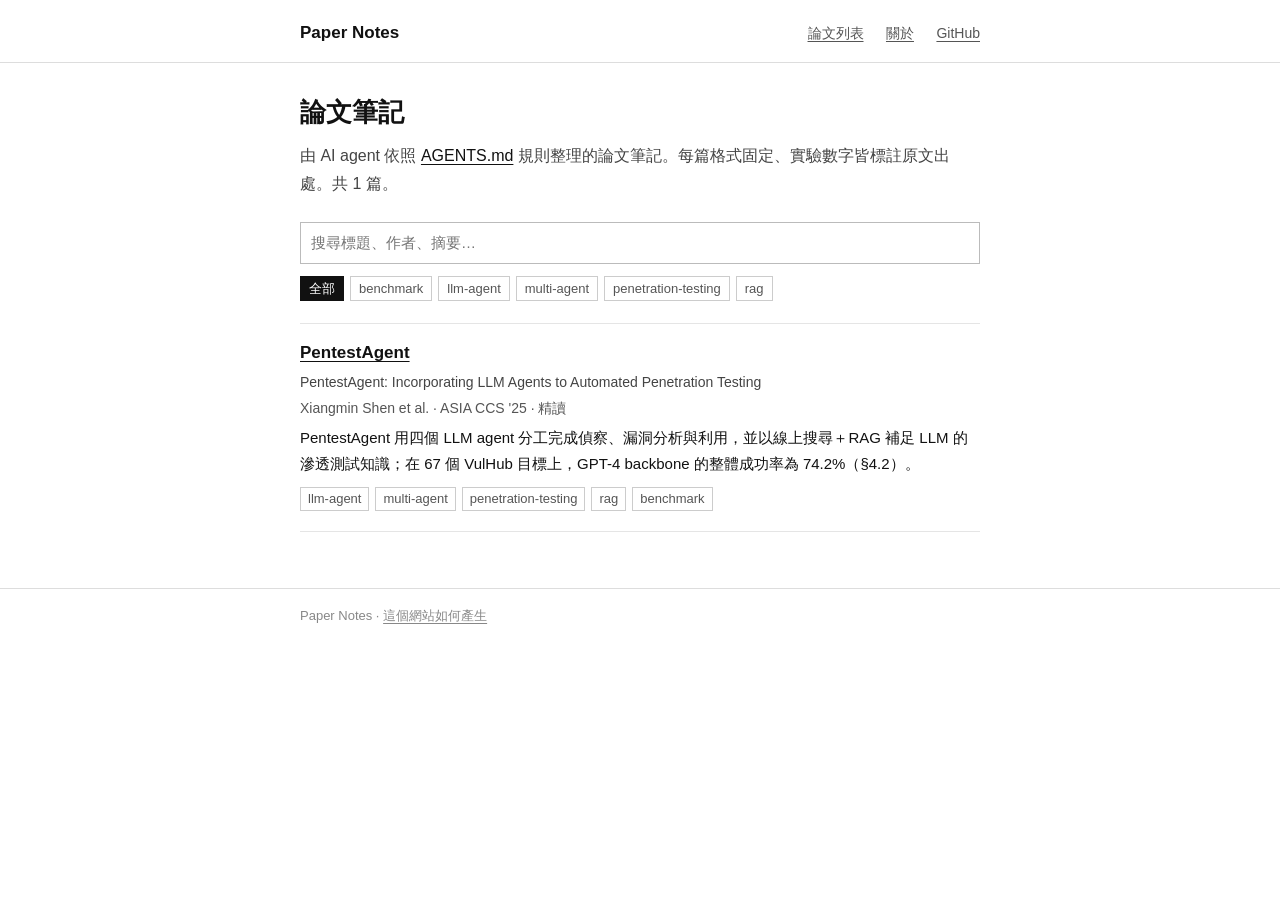
==== docs/index.html @ 478b55e6 "init paper notes" ====
<!DOCTYPE html>
<html lang="zh-Hant">
<head>
<meta charset="utf-8">
<meta name="viewport" content="width=device-width, initial-scale=1">
<title>Paper Notes — 論文筆記</title>
<meta name="description" content="AI agent 依規則整理的論文筆記">
<link rel="stylesheet" href="style.css">
</head>
<body>
<header class="site-header">
  <div class="wrap">
    <a class="site-title" href="index.html">Paper Notes</a>
    <nav class="site-nav">
      <a href="index.html">論文列表</a>
      <a href="about.html">關於</a>
      <a href="https://github.com/OWNER/REPO" data-repo-link>GitHub</a>
    </nav>
  </div>
</header>
<main>
  <div class="wrap">
<h1>論文筆記</h1>
<p class="intro">由 AI agent 依照 <a href="https://github.com/OWNER/REPO/blob/main/AGENTS.md">AGENTS.md</a> 規則整理的論文筆記。每篇格式固定、實驗數字皆標註原文出處。共 1 篇。</p>
<div class="controls">
<input id="q" type="search" placeholder="搜尋標題、作者、摘要…" aria-label="搜尋">
<div><button class="filter on" data-tag="">全部</button><button class="filter" data-tag="benchmark" title="提出或使用評測基準">benchmark</button><button class="filter" data-tag="llm-agent" title="LLM 代理人（具工具使用能力的 LLM 系統）">llm-agent</button><button class="filter" data-tag="multi-agent" title="多代理人協作架構">multi-agent</button><button class="filter" data-tag="penetration-testing" title="滲透測試">penetration-testing</button><button class="filter" data-tag="rag" title="檢索增強生成（Retrieval-Augmented Generation）">rag</button></div>
</div>
<ul class="paper-list" id="list">
<li data-tags="llm-agent multi-agent penetration-testing rag benchmark" data-search="pentestagent pentestagent: incorporating llm agents to automated penetration testing asia ccs &#x27;25 xiangmin shen lingzhi wang zhenyuan li yan chen wencheng zhao dawei sun jiashui wang wei ruan pentestagent 用四個 llm agent 分工完成偵察、漏洞分析與利用，並以線上搜尋＋rag 補足 llm 的滲透測試知識；在 67 個 vulhub 目標上，gpt-4 backbone 的整體成功率為 74.2%（§4.2）。 llm-agent multi-agent penetration-testing rag benchmark">
<a class="pt" href="notes/2025-shen-pentestagent.html">PentestAgent</a>
<div class="full">PentestAgent: Incorporating LLM Agents to Automated Penetration Testing</div>
<div class="meta">Xiangmin Shen et al. · ASIA CCS &#x27;25 · 精讀</div>
<p class="one">PentestAgent 用四個 LLM agent 分工完成偵察、漏洞分析與利用，並以線上搜尋＋RAG 補足 LLM 的滲透測試知識；在 67 個 VulHub 目標上，GPT-4 backbone 的整體成功率為 74.2%（§4.2）。</p>
<div><span class="tag">llm-agent</span><span class="tag">multi-agent</span><span class="tag">penetration-testing</span><span class="tag">rag</span><span class="tag">benchmark</span></div>
</li>
</ul>
<p class="empty" id="empty">沒有符合條件的筆記。</p>
  </div>
</main>
<footer class="site-footer">
  <div class="wrap">
    Paper Notes · <a href="about.html">這個網站如何產生</a>
  </div>
</footer>
<script>
/* GitHub Pages 網址為 <user>.github.io/<repo>/，由此推算 repo 位置，免得寫死帳號 */
(function () {
  var h = location.hostname, m = h.match(/^([^.]+)\.github\.io$/);
  if (!m) return;
  var repo = m[1] + '/' + (location.pathname.split('/')[1] || (m[1] + '.github.io'));
  document.querySelectorAll('a[href*="OWNER/REPO"]').forEach(function (a) {
    a.href = a.getAttribute('href').replace('OWNER/REPO', repo);
  });
})();
</script>
<script>
(function () {
  var q = document.getElementById('q'), items = document.querySelectorAll('#list li'),
      btns = document.querySelectorAll('.filter'), empty = document.getElementById('empty'), tag = '';
  function apply() {
    var kw = q.value.trim().toLowerCase(), n = 0;
    items.forEach(function (li) {
      var ok = (!tag || li.dataset.tags.split(' ').indexOf(tag) >= 0) &&
               (!kw || li.dataset.search.indexOf(kw) >= 0);
      li.style.display = ok ? '' : 'none'; if (ok) n++;
    });
    empty.style.display = n ? 'none' : 'block';
    btns.forEach(function (b) { b.classList.toggle('on', b.dataset.tag === tag); });
  }
  btns.forEach(function (b) { b.addEventListener('click', function () {
    tag = b.dataset.tag; history.replaceState(null, '', tag ? '#tag=' + tag : location.pathname); apply();
  }); });
  q.addEventListener('input', apply);
  var m = location.hash.match(/^#tag=(.+)$/); if (m) tag = decodeURIComponent(m[1]);
  apply();
})();
</script>
</body>
</html>
---- docs/style.css ----
/* Paper Notes — 白底黑字、單欄、精簡。規則見 AGENTS.md 第 8 節 */
* { box-sizing: border-box; }

html { -webkit-text-size-adjust: 100%; }

body {
  margin: 0;
  background: #fff;
  color: #111;
  font-family: -apple-system, BlinkMacSystemFont, "Segoe UI", "Noto Sans TC",
               "PingFang TC", "Microsoft JhengHei", Helvetica, Arial, sans-serif;
  font-size: 16px;
  line-height: 1.75;
}

.wrap { max-width: 720px; margin: 0 auto; padding: 0 20px; }

/* 導覽列 */
.site-header { border-bottom: 1px solid #ddd; }
.site-header .wrap { display: flex; justify-content: space-between; align-items: baseline; padding-top: 18px; padding-bottom: 14px; }
.site-title { font-weight: 700; font-size: 17px; text-decoration: none; color: #111; }
.site-nav a { margin-left: 18px; font-size: 14px; color: #555; }

main { padding: 32px 0 56px; }

a { color: #111; text-decoration: underline; text-underline-offset: 3px; text-decoration-thickness: 1px; }
a:hover { text-decoration-thickness: 2px; }

h1 { font-size: 26px; line-height: 1.35; margin: 0 0 12px; }
h2 { font-size: 19px; margin: 40px 0 10px; padding-bottom: 4px; border-bottom: 1px solid #eee; }
h3 { font-size: 16px; margin: 22px 0 6px; }
p { margin: 8px 0; }
ul, ol { padding-left: 1.3em; margin: 8px 0; }
li { margin: 4px 0; }
strong { font-weight: 700; }

code {
  font-family: ui-monospace, SFMono-Regular, Menlo, Consolas, monospace;
  font-size: 0.88em;
  background: #f5f5f5;
  padding: 1px 4px;
}
pre { background: #f7f7f7; border: 1px solid #e5e5e5; padding: 12px 14px; overflow-x: auto; line-height: 1.5; }
pre code { background: none; padding: 0; font-size: 13px; }

blockquote { margin: 12px 0; padding: 0 0 0 14px; border-left: 3px solid #ccc; color: #444; }

table { border-collapse: collapse; width: 100%; margin: 12px 0; font-size: 15px; }
th, td { border-bottom: 1px solid #e5e5e5; padding: 6px 8px; text-align: left; vertical-align: top; }
th { border-bottom: 1px solid #111; font-weight: 700; }

/* 筆記頁標頭 */
.meta { color: #555; font-size: 14px; line-height: 1.6; margin: 0 0 6px; }
.meta a { color: #555; }
.tags { margin: 10px 0 0; }
.tag { display: inline-block; font-size: 13px; color: #555; border: 1px solid #ccc; padding: 0 7px; margin: 0 6px 6px 0; line-height: 1.7; }
.note-head { border-bottom: 1px solid #111; padding-bottom: 16px; margin-bottom: 8px; }
.supplement { color: #666; font-size: 0.85em; border: 1px solid #ccc; padding: 0 4px; margin-right: 4px; }

/* 首頁 */
.intro { color: #444; margin-bottom: 24px; }
.controls { margin: 0 0 16px; }
#q { width: 100%; font: inherit; font-size: 15px; padding: 7px 10px; border: 1px solid #bbb; background: #fff; color: #111; margin-bottom: 10px; }
#q:focus { outline: 1px solid #111; }
.filter { font: inherit; font-size: 13px; color: #555; background: #fff; border: 1px solid #ccc; padding: 0 8px; margin: 0 6px 6px 0; cursor: pointer; line-height: 1.8; }
.filter.on { color: #fff; background: #111; border-color: #111; }
.paper-list { list-style: none; padding: 0; margin: 0; }
.paper-list li { border-top: 1px solid #e5e5e5; padding: 14px 0; margin: 0; }
.paper-list li:last-child { border-bottom: 1px solid #e5e5e5; }
.paper-list .pt { font-weight: 700; font-size: 17px; }
.paper-list .full { color: #444; font-size: 14px; margin: 2px 0; }
.paper-list .one { font-size: 15px; margin: 4px 0 6px; }
.empty { color: #888; display: none; }

.site-footer { border-top: 1px solid #ddd; color: #888; font-size: 13px; }
.site-footer .wrap { padding-top: 16px; padding-bottom: 28px; }
.site-footer a { color: #888; }

@media print {
  .site-header, .site-footer, .controls { display: none; }
  main { padding: 0; }
}
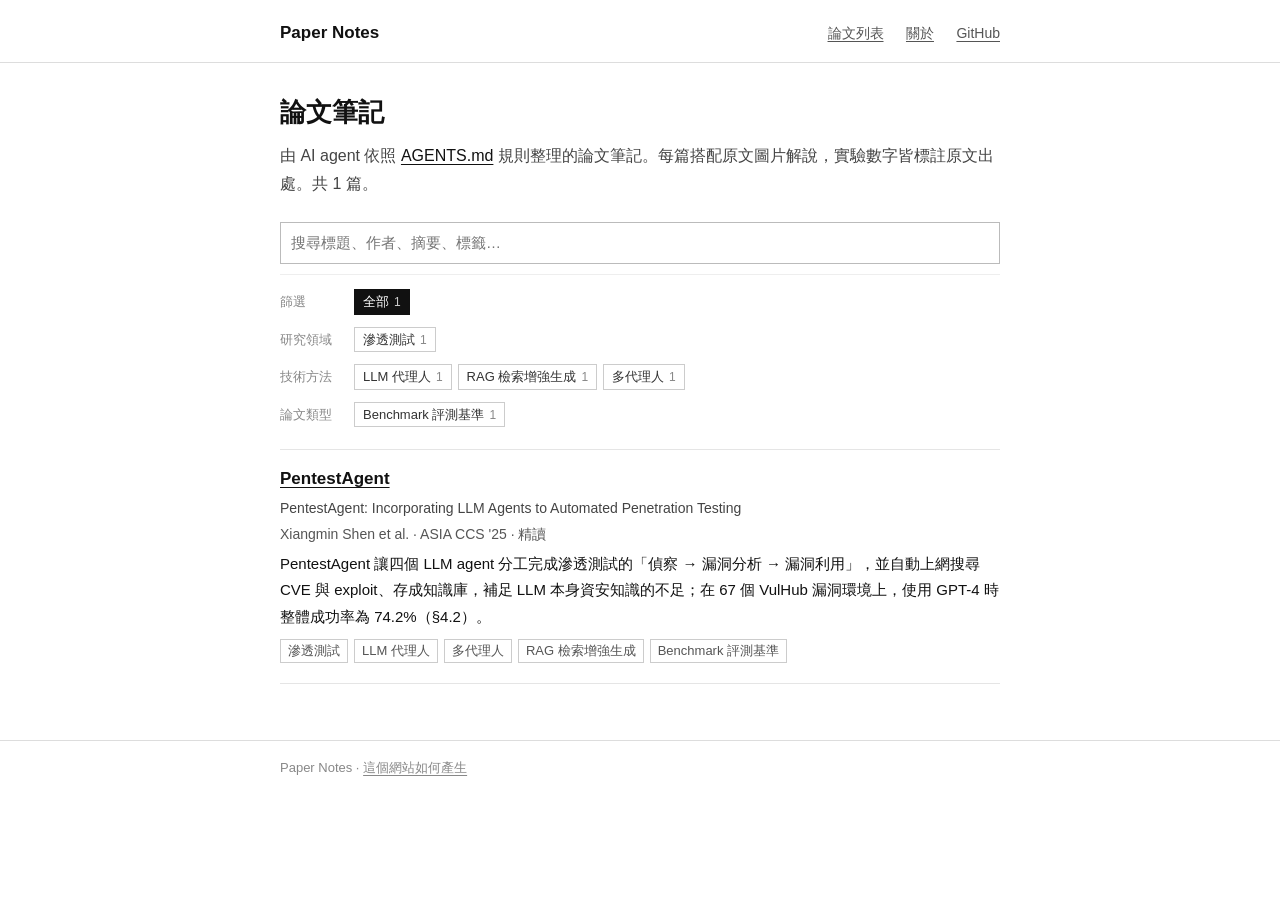
==== commit f541449b: "add figures, full explanations, TOC and tag groups" ====
--- a/docs/index.html
+++ b/docs/index.html
@@ -21,18 +21,21 @@
 <main>
   <div class="wrap">
 <h1>論文筆記</h1>
-<p class="intro">由 AI agent 依照 <a href="https://github.com/OWNER/REPO/blob/main/AGENTS.md">AGENTS.md</a> 規則整理的論文筆記。每篇格式固定、實驗數字皆標註原文出處。共 1 篇。</p>
+<p class="intro">由 AI agent 依照 <a href="https://github.com/OWNER/REPO/blob/main/AGENTS.md">AGENTS.md</a> 規則整理的論文筆記。每篇搭配原文圖片解說，實驗數字皆標註原文出處。共 1 篇。</p>
 <div class="controls">
-<input id="q" type="search" placeholder="搜尋標題、作者、摘要…" aria-label="搜尋">
-<div><button class="filter on" data-tag="">全部</button><button class="filter" data-tag="benchmark" title="提出或使用評測基準">benchmark</button><button class="filter" data-tag="llm-agent" title="LLM 代理人（具工具使用能力的 LLM 系統）">llm-agent</button><button class="filter" data-tag="multi-agent" title="多代理人協作架構">multi-agent</button><button class="filter" data-tag="penetration-testing" title="滲透測試">penetration-testing</button><button class="filter" data-tag="rag" title="檢索增強生成（Retrieval-Augmented Generation）">rag</button></div>
+<input id="q" type="search" placeholder="搜尋標題、作者、摘要、標籤…" aria-label="搜尋">
+<div class="filters">
+<div class="filter-row"><span class="group">篩選</span><div><button class="filter on" data-tag="">全部<span class="count">1</span></button></div></div>
+<div class="filter-row"><span class="group">研究領域</span><div><button class="filter" data-tag="penetration-testing">滲透測試<span class="count">1</span></button></div></div><div class="filter-row"><span class="group">技術方法</span><div><button class="filter" data-tag="llm-agent">LLM 代理人<span class="count">1</span></button><button class="filter" data-tag="rag">RAG 檢索增強生成<span class="count">1</span></button><button class="filter" data-tag="multi-agent">多代理人<span class="count">1</span></button></div></div><div class="filter-row"><span class="group">論文類型</span><div><button class="filter" data-tag="benchmark">Benchmark 評測基準<span class="count">1</span></button></div></div>
+</div>
 </div>
 <ul class="paper-list" id="list">
-<li data-tags="llm-agent multi-agent penetration-testing rag benchmark" data-search="pentestagent pentestagent: incorporating llm agents to automated penetration testing asia ccs &#x27;25 xiangmin shen lingzhi wang zhenyuan li yan chen wencheng zhao dawei sun jiashui wang wei ruan pentestagent 用四個 llm agent 分工完成偵察、漏洞分析與利用，並以線上搜尋＋rag 補足 llm 的滲透測試知識；在 67 個 vulhub 目標上，gpt-4 backbone 的整體成功率為 74.2%（§4.2）。 llm-agent multi-agent penetration-testing rag benchmark">
+<li data-tags="penetration-testing llm-agent multi-agent rag benchmark" data-search="pentestagent pentestagent: incorporating llm agents to automated penetration testing asia ccs &#x27;25 xiangmin shen lingzhi wang zhenyuan li yan chen wencheng zhao dawei sun jiashui wang wei ruan pentestagent 讓四個 llm agent 分工完成滲透測試的「偵察 → 漏洞分析 → 漏洞利用」，並自動上網搜尋 cve 與 exploit、存成知識庫，補足 llm 本身資安知識的不足；在 67 個 vulhub 漏洞環境上，使用 gpt-4 時整體成功率為 74.2%（§4.2）。 penetration-testing llm-agent multi-agent rag benchmark 滲透測試 llm 代理人 多代理人 rag 檢索增強生成 benchmark 評測基準">
 <a class="pt" href="notes/2025-shen-pentestagent.html">PentestAgent</a>
 <div class="full">PentestAgent: Incorporating LLM Agents to Automated Penetration Testing</div>
 <div class="meta">Xiangmin Shen et al. · ASIA CCS &#x27;25 · 精讀</div>
-<p class="one">PentestAgent 用四個 LLM agent 分工完成偵察、漏洞分析與利用，並以線上搜尋＋RAG 補足 LLM 的滲透測試知識；在 67 個 VulHub 目標上，GPT-4 backbone 的整體成功率為 74.2%（§4.2）。</p>
-<div><span class="tag">llm-agent</span><span class="tag">multi-agent</span><span class="tag">penetration-testing</span><span class="tag">rag</span><span class="tag">benchmark</span></div>
+<p class="one">PentestAgent 讓四個 LLM agent 分工完成滲透測試的「偵察 → 漏洞分析 → 漏洞利用」，並自動上網搜尋 CVE 與 exploit、存成知識庫，補足 LLM 本身資安知識的不足；在 67 個 VulHub 漏洞環境上，使用 GPT-4 時整體成功率為 74.2%（§4.2）。</p>
+<div><span class="tag">滲透測試</span><span class="tag">LLM 代理人</span><span class="tag">多代理人</span><span class="tag">RAG 檢索增強生成</span><span class="tag">Benchmark 評測基準</span></div>
 </li>
 </ul>
 <p class="empty" id="empty">沒有符合條件的筆記。</p>
@@ -69,7 +72,8 @@
     btns.forEach(function (b) { b.classList.toggle('on', b.dataset.tag === tag); });
   }
   btns.forEach(function (b) { b.addEventListener('click', function () {
-    tag = b.dataset.tag; history.replaceState(null, '', tag ? '#tag=' + tag : location.pathname); apply();
+    tag = (tag === b.dataset.tag) ? '' : b.dataset.tag;
+    history.replaceState(null, '', tag ? '#tag=' + tag : location.pathname); apply();
   }); });
   q.addEventListener('input', apply);
   var m = location.hash.match(/^#tag=(.+)$/); if (m) tag = decodeURIComponent(m[1]);
--- a/docs/style.css
+++ b/docs/style.css
@@ -13,7 +13,7 @@
   line-height: 1.75;
 }
 
-.wrap { max-width: 720px; margin: 0 auto; padding: 0 20px; }
+.wrap { max-width: 760px; margin: 0 auto; padding: 0 20px; }
 
 /* 導覽列 */
 .site-header { border-bottom: 1px solid #ddd; }
@@ -57,13 +57,38 @@
 .note-head { border-bottom: 1px solid #111; padding-bottom: 16px; margin-bottom: 8px; }
 .supplement { color: #666; font-size: 0.85em; border: 1px solid #ccc; padding: 0 4px; margin-right: 4px; }
 
+/* 目錄 */
+.toc { border: 1px solid #ddd; padding: 12px 18px; margin: 24px 0 8px; font-size: 14px; line-height: 1.7; }
+.toc-title { font-weight: 700; margin-bottom: 4px; }
+.toc ol { margin: 0; padding-left: 1.2em; list-style: none; }
+.toc > ol { padding-left: 0; columns: 2; column-gap: 28px; }
+.toc li { margin: 0; break-inside: avoid; }
+.toc ul { margin: 0 0 2px; padding-left: 1.1em; list-style: none; color: #555; }
+.toc ul a { color: #555; }
+.toc a { text-decoration: none; }
+.toc a:hover { text-decoration: underline; }
+@media (max-width: 600px) { .toc > ol { columns: 1; } }
+
+/* 圖片 */
+figure { margin: 22px 0 10px; }
+figure img { display: block; max-width: 100%; height: auto; margin: 0 auto; border: 1px solid #e5e5e5; }
+figure a { text-decoration: none; }
+figcaption { font-size: 14px; color: #333; margin-top: 8px; text-align: center; line-height: 1.6; }
+figcaption .src { display: block; font-size: 12px; color: #888; }
+h2, h3 { scroll-margin-top: 12px; }
+
 /* 首頁 */
 .intro { color: #444; margin-bottom: 24px; }
 .controls { margin: 0 0 16px; }
 #q { width: 100%; font: inherit; font-size: 15px; padding: 7px 10px; border: 1px solid #bbb; background: #fff; color: #111; margin-bottom: 10px; }
 #q:focus { outline: 1px solid #111; }
-.filter { font: inherit; font-size: 13px; color: #555; background: #fff; border: 1px solid #ccc; padding: 0 8px; margin: 0 6px 6px 0; cursor: pointer; line-height: 1.8; }
+.filters { border-top: 1px solid #eee; padding-top: 8px; }
+.filter-row { display: flex; gap: 10px; align-items: baseline; margin: 4px 0; }
+.filter-row .group { flex: 0 0 64px; font-size: 13px; color: #888; }
+.filter { font: inherit; font-size: 13px; color: #333; background: #fff; border: 1px solid #ccc; padding: 0 8px; margin: 0 6px 6px 0; cursor: pointer; line-height: 1.8; }
+.filter .count { color: #888; margin-left: 5px; font-size: 12px; }
 .filter.on { color: #fff; background: #111; border-color: #111; }
+.filter.on .count { color: #ccc; }
 .paper-list { list-style: none; padding: 0; margin: 0; }
 .paper-list li { border-top: 1px solid #e5e5e5; padding: 14px 0; margin: 0; }
 .paper-list li:last-child { border-bottom: 1px solid #e5e5e5; }
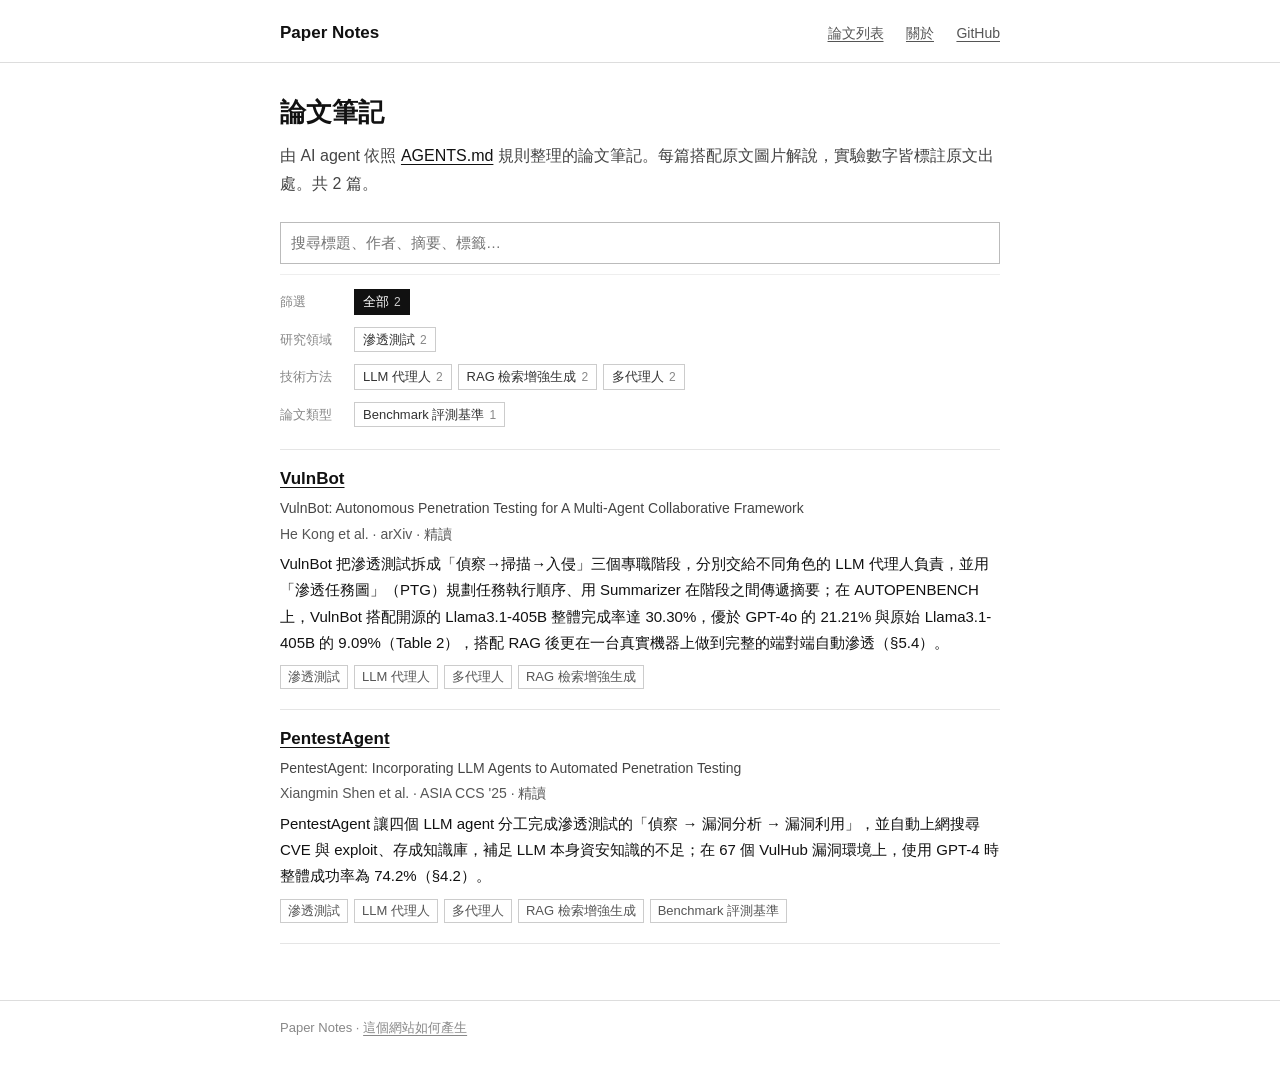
==== commit 60bbf909: "add note: VulnBot" ====
--- a/docs/index.html
+++ b/docs/index.html
@@ -21,16 +21,22 @@
 <main>
   <div class="wrap">
 <h1>論文筆記</h1>
-<p class="intro">由 AI agent 依照 <a href="https://github.com/OWNER/REPO/blob/main/AGENTS.md">AGENTS.md</a> 規則整理的論文筆記。每篇搭配原文圖片解說，實驗數字皆標註原文出處。共 1 篇。</p>
+<p class="intro">由 AI agent 依照 <a href="https://github.com/OWNER/REPO/blob/main/AGENTS.md">AGENTS.md</a> 規則整理的論文筆記。每篇搭配原文圖片解說，實驗數字皆標註原文出處。共 2 篇。</p>
 <div class="controls">
 <input id="q" type="search" placeholder="搜尋標題、作者、摘要、標籤…" aria-label="搜尋">
 <div class="filters">
-<div class="filter-row"><span class="group">篩選</span><div><button class="filter on" data-tag="">全部<span class="count">1</span></button></div></div>
-<div class="filter-row"><span class="group">研究領域</span><div><button class="filter" data-tag="penetration-testing">滲透測試<span class="count">1</span></button></div></div><div class="filter-row"><span class="group">技術方法</span><div><button class="filter" data-tag="llm-agent">LLM 代理人<span class="count">1</span></button><button class="filter" data-tag="rag">RAG 檢索增強生成<span class="count">1</span></button><button class="filter" data-tag="multi-agent">多代理人<span class="count">1</span></button></div></div><div class="filter-row"><span class="group">論文類型</span><div><button class="filter" data-tag="benchmark">Benchmark 評測基準<span class="count">1</span></button></div></div>
+<div class="filter-row"><span class="group">篩選</span><div><button class="filter on" data-tag="">全部<span class="count">2</span></button></div></div>
+<div class="filter-row"><span class="group">研究領域</span><div><button class="filter" data-tag="penetration-testing">滲透測試<span class="count">2</span></button></div></div><div class="filter-row"><span class="group">技術方法</span><div><button class="filter" data-tag="llm-agent">LLM 代理人<span class="count">2</span></button><button class="filter" data-tag="rag">RAG 檢索增強生成<span class="count">2</span></button><button class="filter" data-tag="multi-agent">多代理人<span class="count">2</span></button></div></div><div class="filter-row"><span class="group">論文類型</span><div><button class="filter" data-tag="benchmark">Benchmark 評測基準<span class="count">1</span></button></div></div>
 </div>
 </div>
 <ul class="paper-list" id="list">
-<li data-tags="penetration-testing llm-agent multi-agent rag benchmark" data-search="pentestagent pentestagent: incorporating llm agents to automated penetration testing asia ccs &#x27;25 xiangmin shen lingzhi wang zhenyuan li yan chen wencheng zhao dawei sun jiashui wang wei ruan pentestagent 讓四個 llm agent 分工完成滲透測試的「偵察 → 漏洞分析 → 漏洞利用」，並自動上網搜尋 cve 與 exploit、存成知識庫，補足 llm 本身資安知識的不足；在 67 個 vulhub 漏洞環境上，使用 gpt-4 時整體成功率為 74.2%（§4.2）。 penetration-testing llm-agent multi-agent rag benchmark 滲透測試 llm 代理人 多代理人 rag 檢索增強生成 benchmark 評測基準">
+<li data-tags="penetration-testing llm-agent multi-agent rag" data-search="vulnbot vulnbot: autonomous penetration testing for a multi-agent collaborative framework arxiv he kong die hu jingguo ge liangxiong li tong li bingzhen wu vulnbot 把滲透測試拆成「偵察→掃描→入侵」三個專職階段，分別交給不同角色的 llm 代理人負責，並用「滲透任務圖」（ptg）規劃任務執行順序、用 summarizer 在階段之間傳遞摘要；在 autopenbench 上，vulnbot 搭配開源的 llama3.1-405b 整體完成率達 30.30%，優於 gpt-4o 的 21.21% 與原始 llama3.1-405b 的 9.09%（table 2），搭配 rag 後更在一台真實機器上做到完整的端對端自動滲透（§5.4）。 penetration-testing llm-agent multi-agent rag 滲透測試 llm 代理人 多代理人 rag 檢索增強生成">
+<a class="pt" href="notes/2025-kong-vulnbot.html">VulnBot</a>
+<div class="full">VulnBot: Autonomous Penetration Testing for A Multi-Agent Collaborative Framework</div>
+<div class="meta">He Kong et al. · arXiv · 精讀</div>
+<p class="one">VulnBot 把滲透測試拆成「偵察→掃描→入侵」三個專職階段，分別交給不同角色的 LLM 代理人負責，並用「滲透任務圖」（PTG）規劃任務執行順序、用 Summarizer 在階段之間傳遞摘要；在 AUTOPENBENCH 上，VulnBot 搭配開源的 Llama3.1-405B 整體完成率達 30.30%，優於 GPT-4o 的 21.21% 與原始 Llama3.1-405B 的 9.09%（Table 2），搭配 RAG 後更在一台真實機器上做到完整的端對端自動滲透（§5.4）。</p>
+<div><span class="tag">滲透測試</span><span class="tag">LLM 代理人</span><span class="tag">多代理人</span><span class="tag">RAG 檢索增強生成</span></div>
+</li><li data-tags="penetration-testing llm-agent multi-agent rag benchmark" data-search="pentestagent pentestagent: incorporating llm agents to automated penetration testing asia ccs &#x27;25 xiangmin shen lingzhi wang zhenyuan li yan chen wencheng zhao dawei sun jiashui wang wei ruan pentestagent 讓四個 llm agent 分工完成滲透測試的「偵察 → 漏洞分析 → 漏洞利用」，並自動上網搜尋 cve 與 exploit、存成知識庫，補足 llm 本身資安知識的不足；在 67 個 vulhub 漏洞環境上，使用 gpt-4 時整體成功率為 74.2%（§4.2）。 penetration-testing llm-agent multi-agent rag benchmark 滲透測試 llm 代理人 多代理人 rag 檢索增強生成 benchmark 評測基準">
 <a class="pt" href="notes/2025-shen-pentestagent.html">PentestAgent</a>
 <div class="full">PentestAgent: Incorporating LLM Agents to Automated Penetration Testing</div>
 <div class="meta">Xiangmin Shen et al. · ASIA CCS &#x27;25 · 精讀</div>
